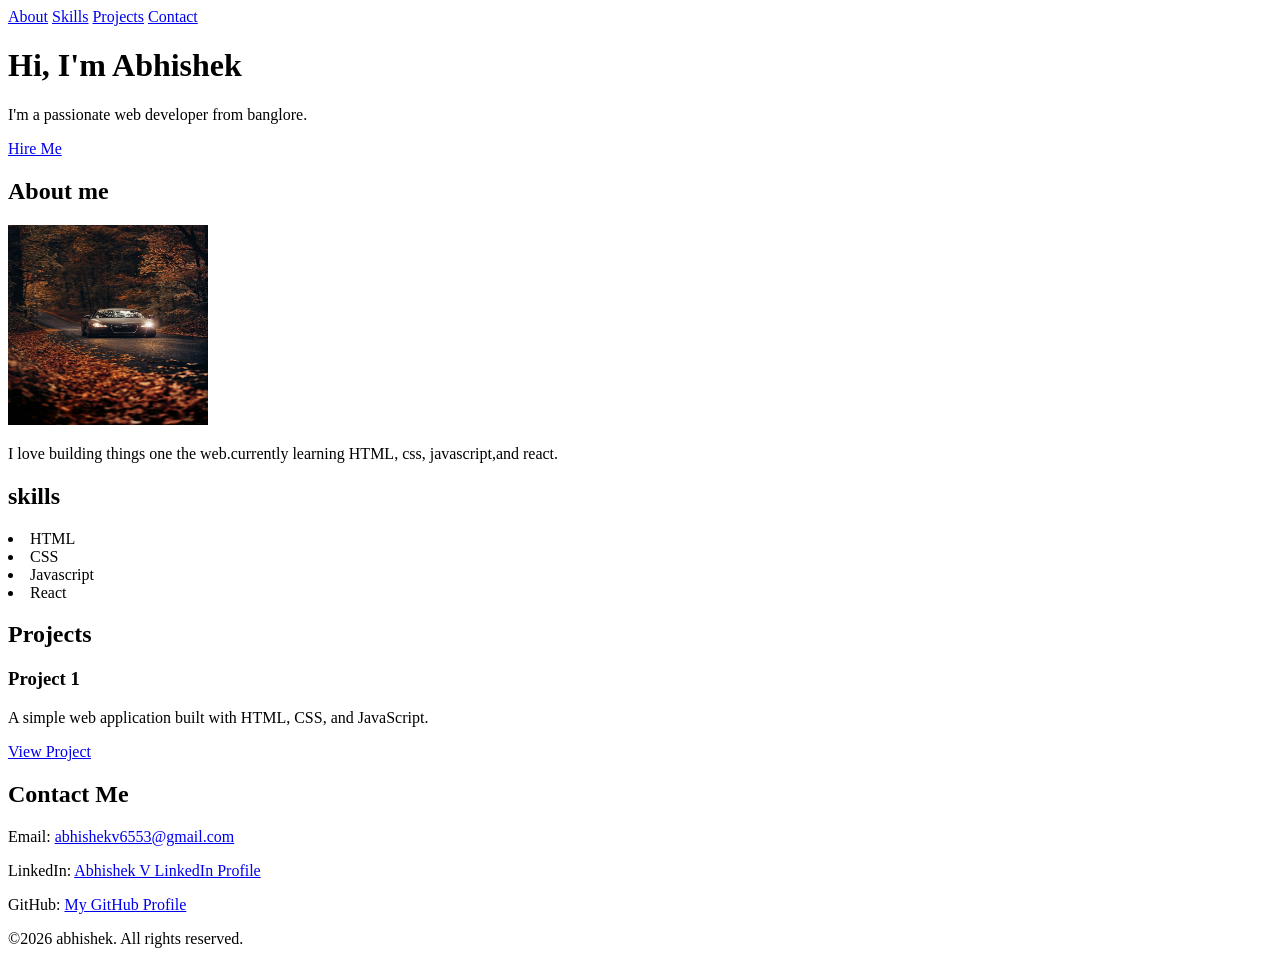
==== index.html @ 9fa8deee "first commit for portfolio website" ====
<!DOCTYPE html>
<html lang="en">
<head>
    <meta charset="UTF-8">
    <meta name="viewport" content="width=device-width, initial-scale=1.0">
    <title>my portfolio | Abhishek</title
</head>
<body>
    <!--NAVAIGATION-->
   <nav>
      <a href="#about">About</a>
      <a href="#skills">Skills</a>
      <a href="#projects">Projects</a>
      <a href="#contact">Contact</a>
</nav>

<!-- HERO SECTION -->
<header>
    <h1>Hi, I'm Abhishek</h1>
    <p>I'm a passionate web developer from banglore.</p>
    <a href="#contact">Hire Me</a>
</header>

<!--About section-->
<section id="about">
    <h2>About me</h2>
    <img src="profile.jpg" alt="abhisheks's prpfile picture" width="200" height="200">
    <p>I love building things one the web.currently learning HTML, css, javascript,and react.</p>

</section>
<!--skills section-->
<section id="skills">
    <h2>skills</h2>
    <u1>
        <li>HTML</li>
        <li>CSS</li>
        <li>Javascript</li>
        <li>React</li>
        </u1>
</section>

<!-- PROJECTS SECTION -->
<section id="projects">
    <h2>Projects</h2>
    <div class="project-card">
        <h3>Project 1</h3>
        <p>A simple web application built with HTML, CSS, and JavaScript.</p>
        <a href="#" class="btn">View Project</a>
    </div>
</section>

<!-- C0NTACT SECTION-->
 <section id="contact">
    <h2>Contact Me</h2>
    <section> Email: <a href="mailto:abhishekv6553@gmail.com">abhishekv6553@gmail.com</a>
        <p>LinkedIn: <a href="https://www.linkedin.com/in/abhishek-v-81a7b1368" target="_blank">Abhishek V LinkedIn Profile</a></p>

<p>GitHub: <a href="https://github.com/abhishekv004official" target="_blank">My GitHub Profile</a></p>
        
    </section>
    <!--FOOTER-->
    <footer>
        <p>&copy;2026 abhishek. All rights reserved.</p>
        </footer> 
</body>
</html>
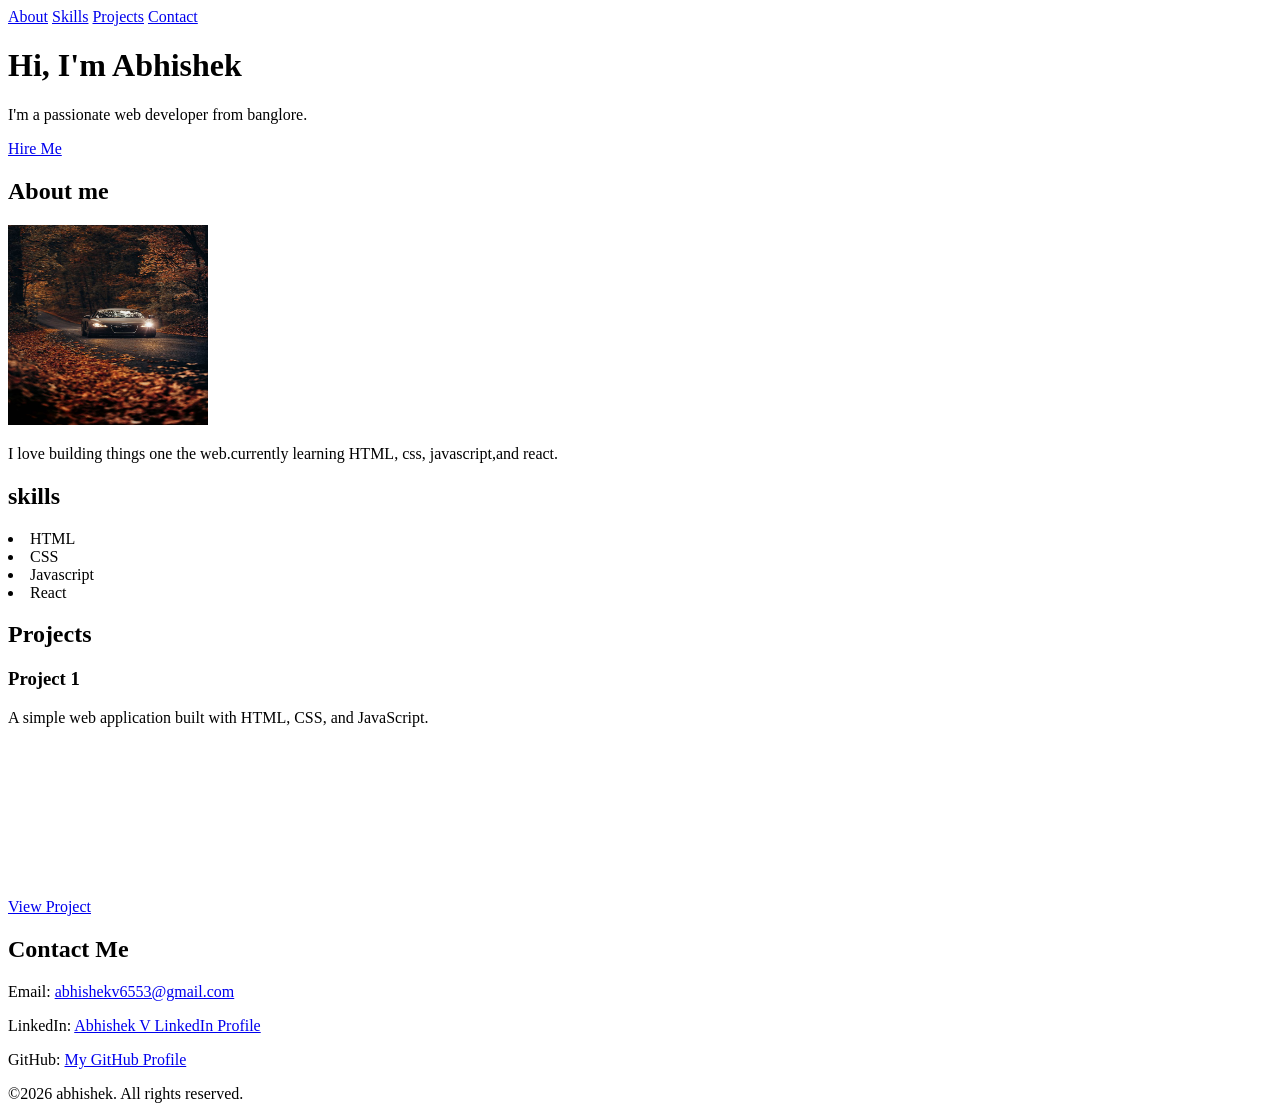
==== commit f6f626e0: "3day_updates" ====
--- a/index.html
+++ b/index.html
@@ -3,9 +3,29 @@
 <head>
     <meta charset="UTF-8">
     <meta name="viewport" content="width=device-width, initial-scale=1.0">
+    <!-- SEO Meta Tags -->
+    <meta name="description" content="Full stack developer specializing in React, Node.js, and modern web technologies. Available for freelance projects and collaborations.">
+    <meta name="keywords" content="Abhishek kumar, Portfolio, Web Developer, React, Node.js, JavaScript, HTML, CSS, Freelance Developer">
+    <meta name="author" content="Abhishek kumar">
     <title>my portfolio | Abhishek</title
+    <link rel="icon" type="image/png" href="favicon.png">
+    <!-- Open Graph Meta Tags for Social Media Sharing -->
+     <meta property="og:title" content="My Portfolio | Soumik">
+    <meta property="og:description" content="Full stack developer specializing in React, Node.js, and modern web technologies. Available for freelance projects and collaborations.">
+    <meta property="og:image" content="images/profile.jpg">
+    <meta property="og:url" content="[your portfolio URL]">
+    <meta property="og:type" content="website">
+     <!-- Twitter Card Meta Tags -->
+    <meta name="twitter:card" content="summary_large_image">
+    <meta name="twitter:title" content="My Portfolio | Soumik">
+    <meta name="twitter:description" content="Full stack developer specializing in React, Node.js, and modern web technologies. Available for freelance projects and collaborations.">
+    <meta name="twitter:image" content="images/profile.jpg">
+    <!--favicon-->
+    <link rel="icon" type="image/png" href="favicon.png"> 
+
 </head>
 <body>
+
     <!--NAVAIGATION-->
    <nav>
       <a href="#about">About</a>
@@ -45,8 +65,10 @@
     <div class="project-card">
         <h3>Project 1</h3>
         <p>A simple web application built with HTML, CSS, and JavaScript.</p>
-        <a href="#" class="btn">View Project</a>
-    </div>
+        <a href=project1.html class="btn">View Project</a>
+        <iframe width="300" height="169" src="https://www.youtube.com/embed/tqjJrXd27m4" title="YouTube video player" frameborder="0" allowfullscreen></iframe>
+    
+        
 </section>
 
 <!-- C0NTACT SECTION-->
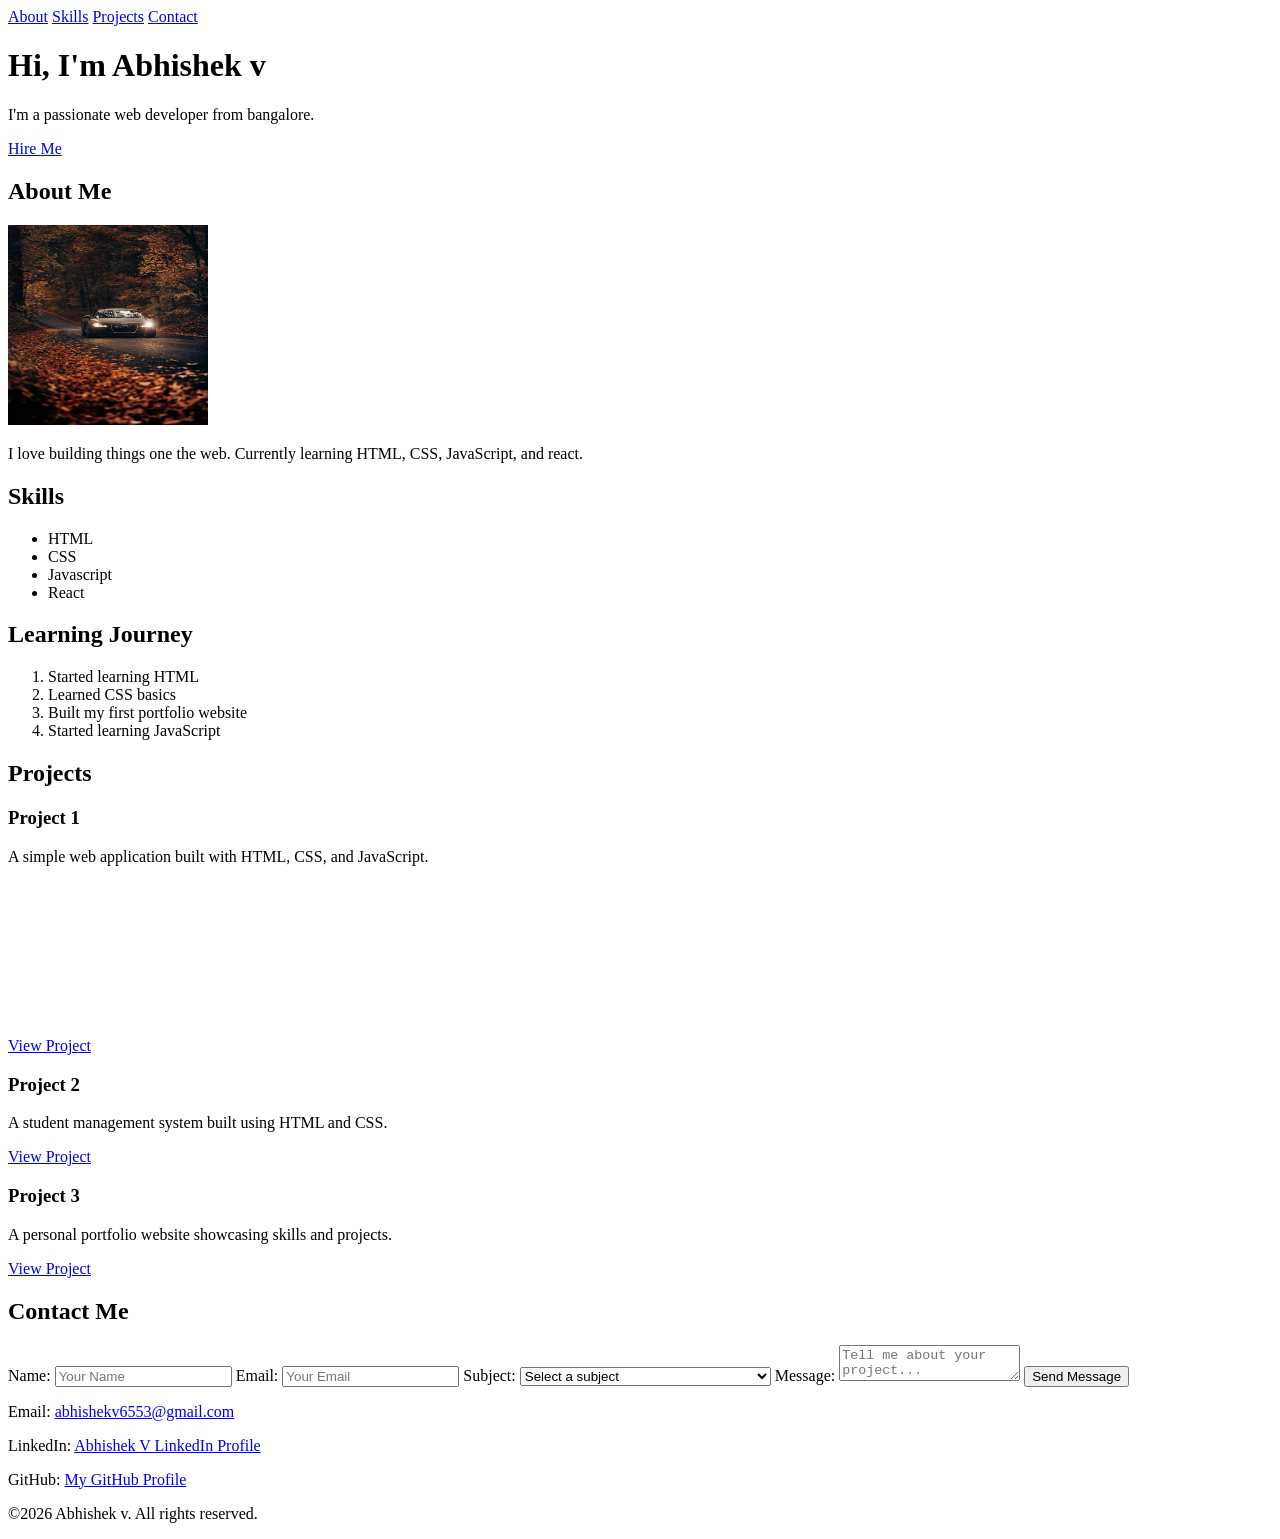
==== commit f471d871: "day 5 updates" ====
--- a/index.html
+++ b/index.html
@@ -5,19 +5,19 @@
     <meta name="viewport" content="width=device-width, initial-scale=1.0">
     <!-- SEO Meta Tags -->
     <meta name="description" content="Full stack developer specializing in React, Node.js, and modern web technologies. Available for freelance projects and collaborations.">
-    <meta name="keywords" content="Abhishek kumar, Portfolio, Web Developer, React, Node.js, JavaScript, HTML, CSS, Freelance Developer">
-    <meta name="author" content="Abhishek kumar">
-    <title>my portfolio | Abhishek</title
+    <meta name="keywords" content="Abhishek v , Portfolio, Web Developer, React, Node.js, JavaScript, HTML, CSS, Freelance Developer">
+    <meta name="author" content="Abhishek v">
+    <title>my portfolio | Abhishek v</title>
     <link rel="icon" type="image/png" href="favicon.png">
     <!-- Open Graph Meta Tags for Social Media Sharing -->
-     <meta property="og:title" content="My Portfolio | Soumik">
+     <meta property="og:title" content="My Portfolio | Abhishek v">
     <meta property="og:description" content="Full stack developer specializing in React, Node.js, and modern web technologies. Available for freelance projects and collaborations.">
     <meta property="og:image" content="images/profile.jpg">
     <meta property="og:url" content="[your portfolio URL]">
     <meta property="og:type" content="website">
      <!-- Twitter Card Meta Tags -->
     <meta name="twitter:card" content="summary_large_image">
-    <meta name="twitter:title" content="My Portfolio | Soumik">
+    <meta name="twitter:title" content="My Portfolio | Abhishek v">
     <meta name="twitter:description" content="Full stack developer specializing in React, Node.js, and modern web technologies. Available for freelance projects and collaborations.">
     <meta name="twitter:image" content="images/profile.jpg">
     <!--favicon-->
@@ -36,27 +36,37 @@
 
 <!-- HERO SECTION -->
 <header>
-    <h1>Hi, I'm Abhishek</h1>
-    <p>I'm a passionate web developer from banglore.</p>
+    <h1>Hi, I'm Abhishek v</h1>
+    <p>I'm a passionate web developer from bangalore.</p>
     <a href="#contact">Hire Me</a>
 </header>
 
 <!--About section-->
 <section id="about">
-    <h2>About me</h2>
-    <img src="profile.jpg" alt="abhisheks's prpfile picture" width="200" height="200">
-    <p>I love building things one the web.currently learning HTML, css, javascript,and react.</p>
+    <h2>About Me</h2>
+    <img src="profile.jpg" alt="Abhishek v's profile picture" width="200" height="200">
+    <p>I love building things one the web. Currently learning HTML, CSS, JavaScript, and react.</p>
 
 </section>
 <!--skills section-->
 <section id="skills">
-    <h2>skills</h2>
-    <u1>
+    <h2>Skills</h2>
+    <ul>
         <li>HTML</li>
         <li>CSS</li>
         <li>Javascript</li>
         <li>React</li>
-        </u1>
+        </ul>
+</section>
+
+<section id="journey">
+    <h2>Learning Journey</h2>
+    <ol>
+        <li>Started learning HTML</li>
+        <li>Learned CSS basics</li>
+        <li>Built my first portfolio website</li>
+        <li>Started learning JavaScript</li>
+    </ol>
 </section>
 
 <!-- PROJECTS SECTION -->
@@ -65,24 +75,56 @@
     <div class="project-card">
         <h3>Project 1</h3>
         <p>A simple web application built with HTML, CSS, and JavaScript.</p>
-        <a href=project1.html class="btn">View Project</a>
+        <a href="project1.html" class="btn">View Project</a>
         <iframe width="300" height="169" src="https://www.youtube.com/embed/tqjJrXd27m4" title="YouTube video player" frameborder="0" allowfullscreen></iframe>
+        </div>
+        <div class="project-card">
+    <h3>Project 2</h3>
+    <p>A student management system built using HTML and CSS.</p>
+    <a href="#">View Project</a>
+</div>
+
+<div class="project-card">
+    <h3>Project 3</h3>
+    <p>A personal portfolio website showcasing skills and projects.</p>
+    <a href="#">View Project</a>
+</div>
     
-        
+      
 </section>
 
 <!-- C0NTACT SECTION-->
  <section id="contact">
     <h2>Contact Me</h2>
-    <section> Email: <a href="mailto:abhishekv6553@gmail.com">abhishekv6553@gmail.com</a>
+    <form action="#" method="POST">
+            <label for="name">Name:</label>
+            <input type="text" id="name" name="name" placeholder="Your Name" required>
+
+            <label for="email">Email:</label>
+            <input type="email" id="email" name="email" placeholder="Your Email" required>
+
+            <label for="subject">Subject:</label>
+            <select id="subject" name="subject" required>
+                <option value="">Select a subject</option>
+                <option value="web development">I want to hire you for web development</option>
+                <option value="ui-ux design">I want to collaborate on UI/UX design</option>
+                <option value="other">Other</option>
+            </select>
+
+            <label for="message">Message:</label>
+            <textarea id="message" name="message" placeholder="Tell me about your project..." required></textarea>
+            <button type="submit">Send Message</button>
+        </form>
+    <P>Email: <a href="mailto:abhishekv6553@gmail.com">abhishekv6553@gmail.com</a></P>
         <p>LinkedIn: <a href="https://www.linkedin.com/in/abhishek-v-81a7b1368" target="_blank">Abhishek V LinkedIn Profile</a></p>
 
 <p>GitHub: <a href="https://github.com/abhishekv004official" target="_blank">My GitHub Profile</a></p>
+</section>
         
-    </section>
+    
     <!--FOOTER-->
     <footer>
-        <p>&copy;2026 abhishek. All rights reserved.</p>
+        <p>&copy;2026 Abhishek v. All rights reserved.</p>
         </footer> 
 </body>
 </html>
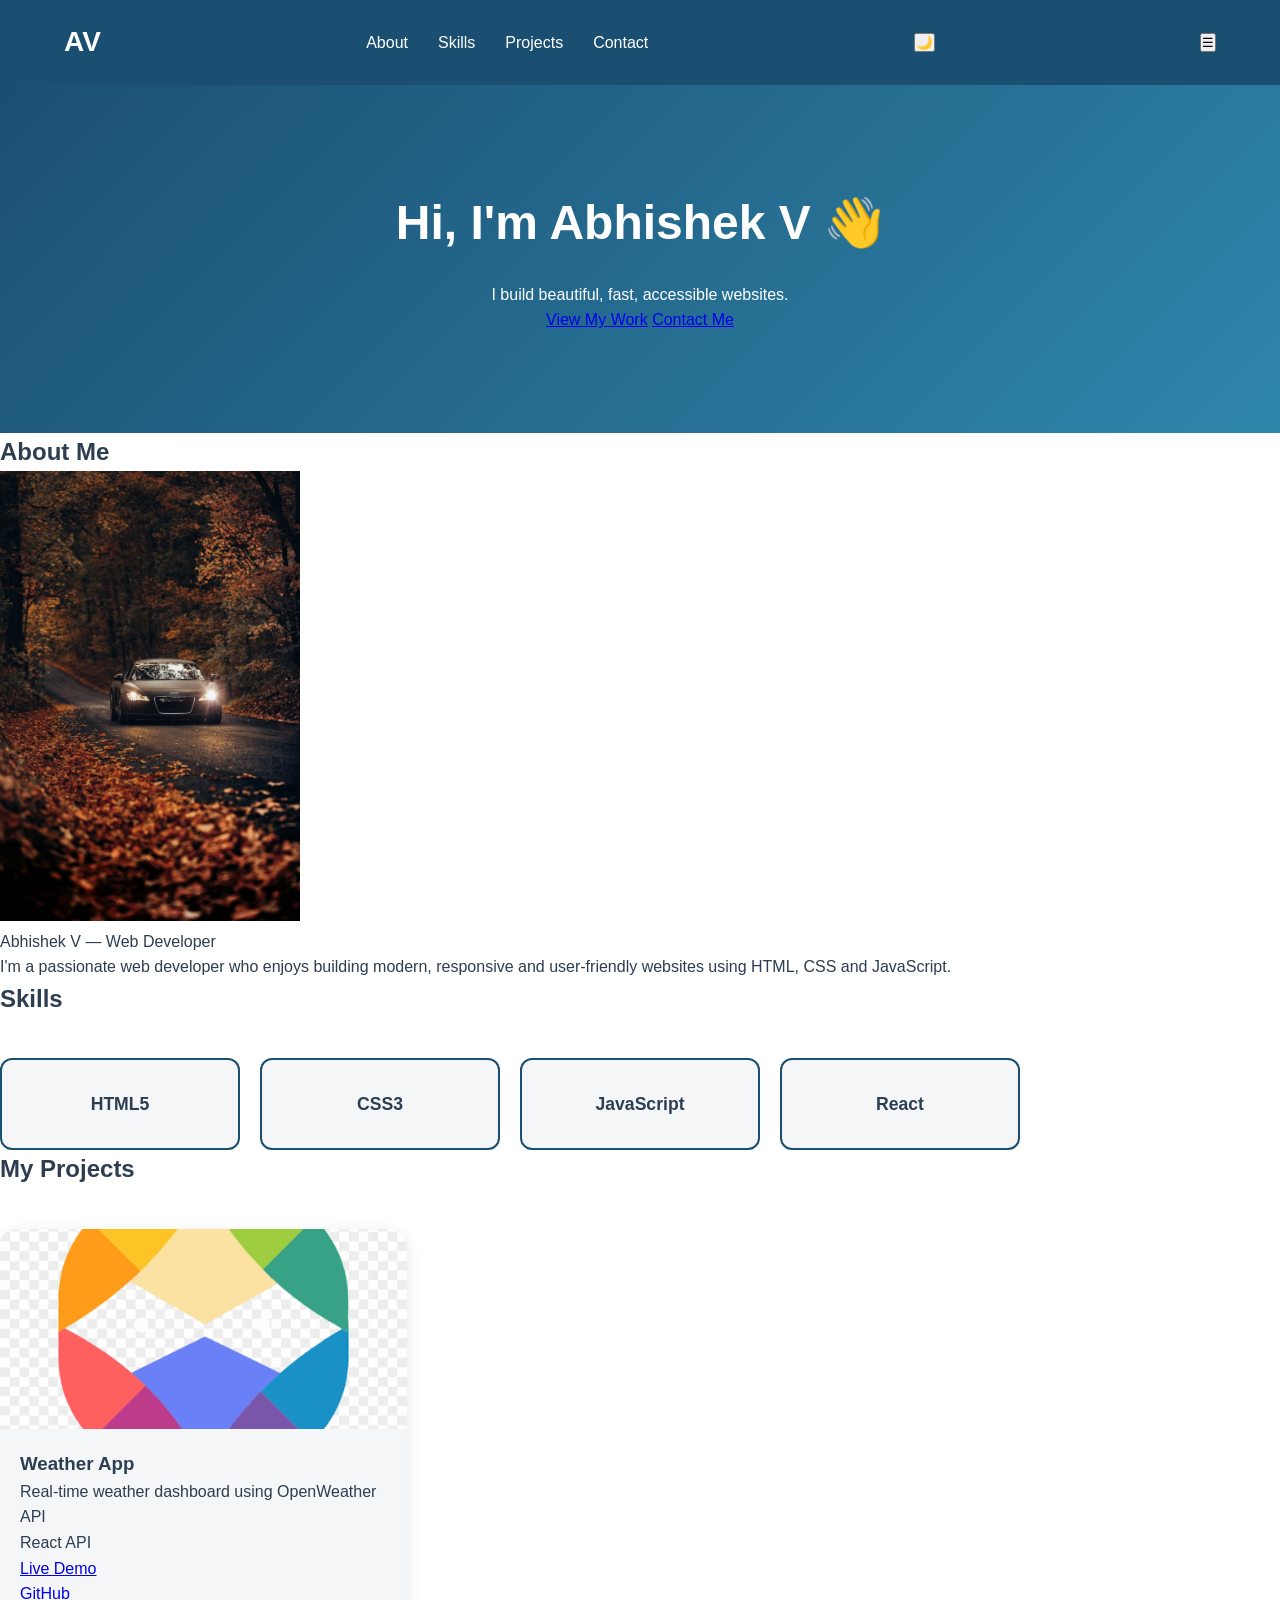
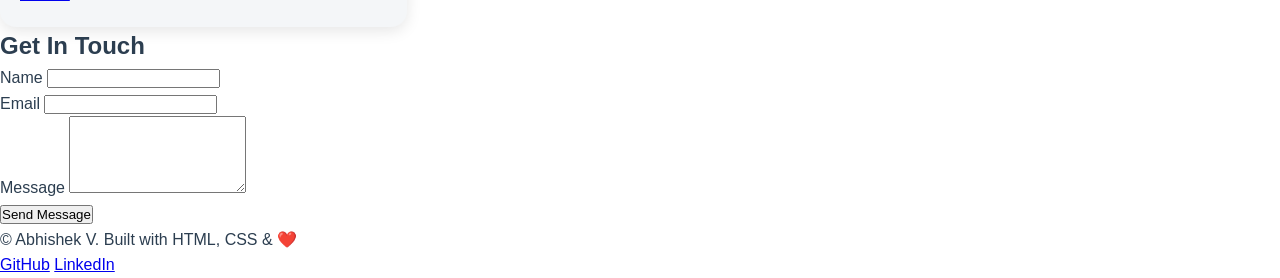
==== commit 958ba8a8: "day 5 changes" ====
--- a/index.html
+++ b/index.html
@@ -3,128 +3,169 @@
 <head>
     <meta charset="UTF-8">
     <meta name="viewport" content="width=device-width, initial-scale=1.0">
-    <!-- SEO Meta Tags -->
-    <meta name="description" content="Full stack developer specializing in React, Node.js, and modern web technologies. Available for freelance projects and collaborations.">
-    <meta name="keywords" content="Abhishek v , Portfolio, Web Developer, React, Node.js, JavaScript, HTML, CSS, Freelance Developer">
-    <meta name="author" content="Abhishek v">
-    <title>my portfolio | Abhishek v</title>
-    <link rel="icon" type="image/png" href="favicon.png">
-    <!-- Open Graph Meta Tags for Social Media Sharing -->
-     <meta property="og:title" content="My Portfolio | Abhishek v">
-    <meta property="og:description" content="Full stack developer specializing in React, Node.js, and modern web technologies. Available for freelance projects and collaborations.">
-    <meta property="og:image" content="images/profile.jpg">
-    <meta property="og:url" content="[your portfolio URL]">
-    <meta property="og:type" content="website">
-     <!-- Twitter Card Meta Tags -->
-    <meta name="twitter:card" content="summary_large_image">
-    <meta name="twitter:title" content="My Portfolio | Abhishek v">
-    <meta name="twitter:description" content="Full stack developer specializing in React, Node.js, and modern web technologies. Available for freelance projects and collaborations.">
-    <meta name="twitter:image" content="images/profile.jpg">
-    <!--favicon-->
-    <link rel="icon" type="image/png" href="favicon.png"> 
-
+    <title>Abhishek V | Web Developer</title>
+    <meta name="description" content="Portfolio of Abhishek V, Web Developer">
+    <meta property="og:title" content="Abhishek V | Web Developer">
+    <meta property="og:image" content="preview.jpg">
+    <link rel="icon" href="favicon.ico">
+    <link rel="stylesheet" href="styles.css">
 </head>
 <body>
 
-    <!--NAVAIGATION-->
-   <nav>
-      <a href="#about">About</a>
-      <a href="#skills">Skills</a>
-      <a href="#projects">Projects</a>
-      <a href="#contact">Contact</a>
-</nav>
+    <!-- HEADER + NAVIGATION -->
+    <header class="site-header">
+        <nav class="navbar">
+            <div class="logo">AV</div>
 
-<!-- HERO SECTION -->
-<header>
-    <h1>Hi, I'm Abhishek v</h1>
-    <p>I'm a passionate web developer from bangalore.</p>
-    <a href="#contact">Hire Me</a>
-</header>
+            <ul class="nav-links">
+                <li><a href="#about">About</a></li>
+                <li><a href="#skills">Skills</a></li>
+                <li><a href="#projects">Projects</a></li>
+                <li><a href="#contact">Contact</a></li>
+            </ul>
 
-<!--About section-->
-<section id="about">
-    <h2>About Me</h2>
-    <img src="profile.jpg" alt="Abhishek v's profile picture" width="200" height="200">
-    <p>I love building things one the web. Currently learning HTML, CSS, JavaScript, and react.</p>
+            <!-- DARK MODE -->
+            <button class="theme-toggle" aria-label="Toggle Dark Mode" title="Toggle Dark Mode">
+                🌙
+            </button>
 
-</section>
-<!--skills section-->
-<section id="skills">
-    <h2>Skills</h2>
-    <ul>
-        <li>HTML</li>
-        <li>CSS</li>
-        <li>Javascript</li>
-        <li>React</li>
-        </ul>
-</section>
+            <!-- MOBILE MENU -->
+            <button
+                class="menu-toggle"
+                aria-label="Toggle Navigation"
+                aria-expanded="false">
+                ☰
+            </button>
+        </nav>
+    </header>
 
-<section id="journey">
-    <h2>Learning Journey</h2>
-    <ol>
-        <li>Started learning HTML</li>
-        <li>Learned CSS basics</li>
-        <li>Built my first portfolio website</li>
-        <li>Started learning JavaScript</li>
-    </ol>
-</section>
+    <!-- MAIN CONTENT -->
+    <main>
 
-<!-- PROJECTS SECTION -->
-<section id="projects">
-    <h2>Projects</h2>
-    <div class="project-card">
-        <h3>Project 1</h3>
-        <p>A simple web application built with HTML, CSS, and JavaScript.</p>
-        <a href="project1.html" class="btn">View Project</a>
-        <iframe width="300" height="169" src="https://www.youtube.com/embed/tqjJrXd27m4" title="YouTube video player" frameborder="0" allowfullscreen></iframe>
-        </div>
-        <div class="project-card">
-    <h3>Project 2</h3>
-    <p>A student management system built using HTML and CSS.</p>
-    <a href="#">View Project</a>
-</div>
+        <!-- HERO SECTION -->
+        <section class="hero-section">
+            <h1>Hi, I'm <span class="highlight">Abhishek V</span> 👋</h1>
+            <p>I build beautiful, fast, accessible websites.</p>
 
-<div class="project-card">
-    <h3>Project 3</h3>
-    <p>A personal portfolio website showcasing skills and projects.</p>
-    <a href="#">View Project</a>
-</div>
-    
-      
-</section>
+            <div class="hero-buttons">
+                <a href="#projects" class="btn btn-primary">View My Work</a>
+                <a href="#contact" class="btn btn-secondary">Contact Me</a>
+            </div>
+        </section>
 
-<!-- C0NTACT SECTION-->
- <section id="contact">
-    <h2>Contact Me</h2>
-    <form action="#" method="POST">
-            <label for="name">Name:</label>
-            <input type="text" id="name" name="name" placeholder="Your Name" required>
+        <!-- ABOUT SECTION -->
+        <section id="about" class="about-section">
+            <h2>About Me</h2>
 
-            <label for="email">Email:</label>
-            <input type="email" id="email" name="email" placeholder="Your Email" required>
+            <div class="about-content">
+                <figure class="profile-figure">
+                    <img src="profile.jpg" alt="Abhishek V profile photo" width="300">
+                    <figcaption>Abhishek V — Web Developer</figcaption>
+                </figure>
 
-            <label for="subject">Subject:</label>
-            <select id="subject" name="subject" required>
-                <option value="">Select a subject</option>
-                <option value="web development">I want to hire you for web development</option>
-                <option value="ui-ux design">I want to collaborate on UI/UX design</option>
-                <option value="other">Other</option>
-            </select>
+                <div class="about-text">
+                    <p>
+                        I'm a passionate web developer who enjoys building modern,
+                        responsive and user-friendly websites using HTML, CSS and JavaScript.
+                    </p>
+                </div>
+            </div>
+        </section>
 
-            <label for="message">Message:</label>
-            <textarea id="message" name="message" placeholder="Tell me about your project..." required></textarea>
-            <button type="submit">Send Message</button>
-        </form>
-    <P>Email: <a href="mailto:abhishekv6553@gmail.com">abhishekv6553@gmail.com</a></P>
-        <p>LinkedIn: <a href="https://www.linkedin.com/in/abhishek-v-81a7b1368" target="_blank">Abhishek V LinkedIn Profile</a></p>
+        <!-- SKILLS SECTION -->
+        <section id="skills" class="skills-section">
+            <h2>Skills</h2>
 
-<p>GitHub: <a href="https://github.com/abhishekv004official" target="_blank">My GitHub Profile</a></p>
-</section>
-        
-    
-    <!--FOOTER-->
-    <footer>
-        <p>&copy;2026 Abhishek v. All rights reserved.</p>
-        </footer> 
+            <div class="skills-grid">
+                <div class="skill-item" data-level="90">HTML5</div>
+                <div class="skill-item" data-level="80">CSS3</div>
+                <div class="skill-item" data-level="75">JavaScript</div>
+                <div class="skill-item" data-level="65">React</div>
+            </div>
+        </section>
+
+        <!-- PROJECTS SECTION -->
+        <section id="projects" class="projects-section">
+            <h2>My Projects</h2>
+            <div class="projects-grid">
+                <article class="project-card" data-category="web">
+                    <img src="favicon.png" alt="Weather App screenshot">
+                    <div class="project-card-body">
+                        <h3>Weather App</h3>
+                    <p>Real-time weather dashboard using OpenWeather API</p>
+                    <div class="project-tags">
+                        <span class="tag">React</span>
+                        <span class="tag">API</span>
+                    </div>
+                    <a href="#" class="btn">Live Demo</a>
+                    <a href="#" class="btn">GitHub</a>
+                    </div>
+                </article>
+            </div>
+        </section>
+ 
+
+        <!-- CONTACT SECTION -->
+        <section id="contact" class="contact-section">
+            <h2>Get In Touch</h2>
+
+            <form id="contact-form" action="#" method="POST" novalidate>
+
+                <div class="form-group">
+                    <label for="name">Name</label>
+                    <input
+                        type="text"
+                        id="name"
+                        name="name"
+                        required>
+                </div>
+
+                <div class="form-group">
+                    <label for="email">Email</label>
+                    <input
+                        type="email"
+                        id="email"
+                        name="email"
+                        required>
+                </div>
+
+                <div class="form-group">
+                    <label for="message">Message</label>
+                    <textarea
+                        id="message"
+                        name="message"
+                        rows="5"
+                        required></textarea>
+                </div>
+
+                <button type="submit" class="btn btn-primary">
+                    Send Message
+                </button>
+
+            </form>
+        </section>
+
+    </main>
+
+    <!-- FOOTER -->
+    <footer class="site-footer">
+        <p>
+            &copy; <span class="footer-year"></span>
+            Abhishek V. Built with HTML, CSS & ❤️
+        </p>
+
+        <nav aria-label="Social links">
+            <a href="https://github.com/abhishekv004official" target="_blank">GitHub</a>
+
+            <a href="https://www.linkedin.com/in/abhishek-v-81a7b1368"
+               target="_blank">
+                LinkedIn
+            </a>
+        </nav>
+    </footer>
+
+    <!-- JavaScript -->
+    <script src="script.js"></script>
+
 </body>
 </html>
--- a/styles.css
+++ b/styles.css
@@ -0,0 +1,120 @@
+/* styles.css - Start styling your potfolio website here */
+/* === RESET & BASE === */
+*{
+    margin: 0;
+    padding: 0;
+    box-sizing: border-box;
+}
+ 
+/* CSS Custom Properties (variables) - DRY Principle */
+:root {
+    --primary: #1B4F72;
+    --accent: #F18F01;
+    --text: #2C3E50;
+    --light: #F4F6F8;
+    --white: #FFFFFF;
+    --font-main: 'Segoe UI', Tahoma, Geneva, Verdana, sans-serif;
+ 
+}
+body {
+    font-family: var(--font-main);
+    color: var(--text);
+    line-height: 1.6;
+    background-color: var(--white);
+}
+/* NAVIGATION */
+.navbar {
+   display: flex;
+    justify-content: space-between;
+    align-items: center;
+    padding: 20px 5%;
+    background: var(--primary);
+    position: sticky;
+    top: 0;
+    z-index: 1000;
+}
+.logo{
+    font-size: 28px;
+    font-weight: bold;
+    color: var(--white);
+}
+.nav-links {
+    list-style: none;
+    display: flex;
+    gap: 30px;
+}
+.nav-links a {
+    color: var(--white);
+    text-decoration: none;
+    font-weight: 500;
+    transition: color 0.3s;
+}
+.nav-links a:hover {
+    color: var(--accent);
+ 
+}
+ 
+/* HERO SECTION */
+.hero-section {
+    text-align: center;
+    background: linear-gradient(135deg, var(--primary), #2E86AB);
+    color: var(--white);
+    padding: 100px 5%;
+}
+.hero-section h1 {
+    font-size: 3rem;
+    margin-bottom: 20px;
+ 
+}
+/* SKILLS SECTION */
+.skills-grid{
+    display:grid;
+    grid-template-columns: repeat(auto-fill,minmax(200px,1fr));
+    gap: 20px;
+    margin-top: 40px;
+}
+.skill-item{
+    background: var(--light);
+    border: 2px solid var(--primary);
+    border-radius: 12px;
+    padding: 30px 20px;
+    text-align: center;
+    font-weight: bold;
+    font-size: 1.1rem;
+    transition: transform 0.3s, box-shadow 0.3s;
+}
+.skill-item:hover{
+    transform: translateY(-5px);
+    box-shadow: 0 10px 30px rgba(0,0,0,0.15);
+}
+/* PROJECTS SECTION */
+.projects-grid{
+    display:grid;
+    grid-template-columns: repeat(auto-fill,minmax(300px,1fr));
+    gap: 30px;
+    margin-top: 40px;
+}
+.project-card{
+    background: var(--light);
+    border-radius: 16px;
+    overflow: hidden;
+    box-shadow: 0 4px 15px rgba(0,0,0,0.1);
+    transition: transform 0.3s, box-shadow 0.3s;
+    display: flex;
+    flex-direction: column;
+}
+.project-card:hover{
+    transform: translateY(-8px);
+    box-shadow: 0 15px 40px rgba(0,0,0,0.2);
+}
+.project-card img{
+    width: 100%;
+    height:200px;
+    object-fit: cover;
+}
+.project-card-body{
+  padding: 20px;
+  flex: 1;
+  display: flex;
+  flex-direction: column;
+}
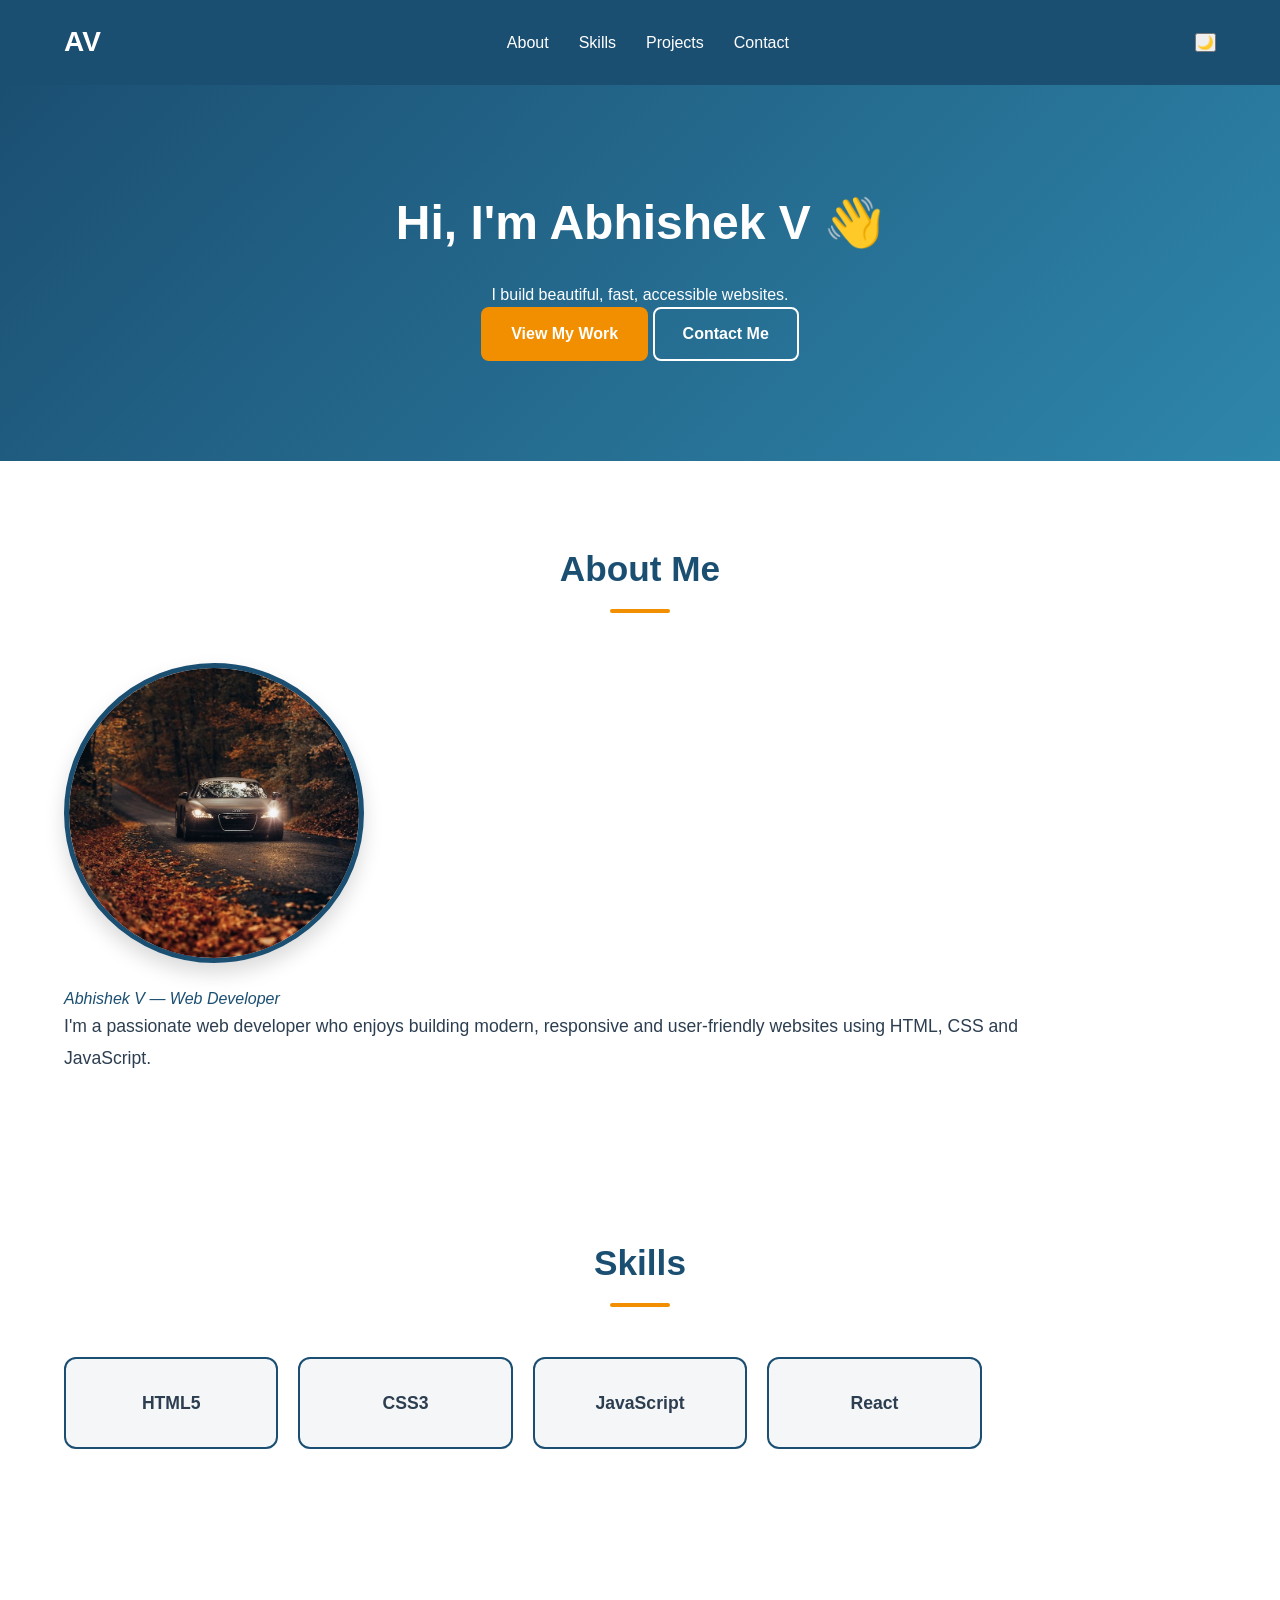
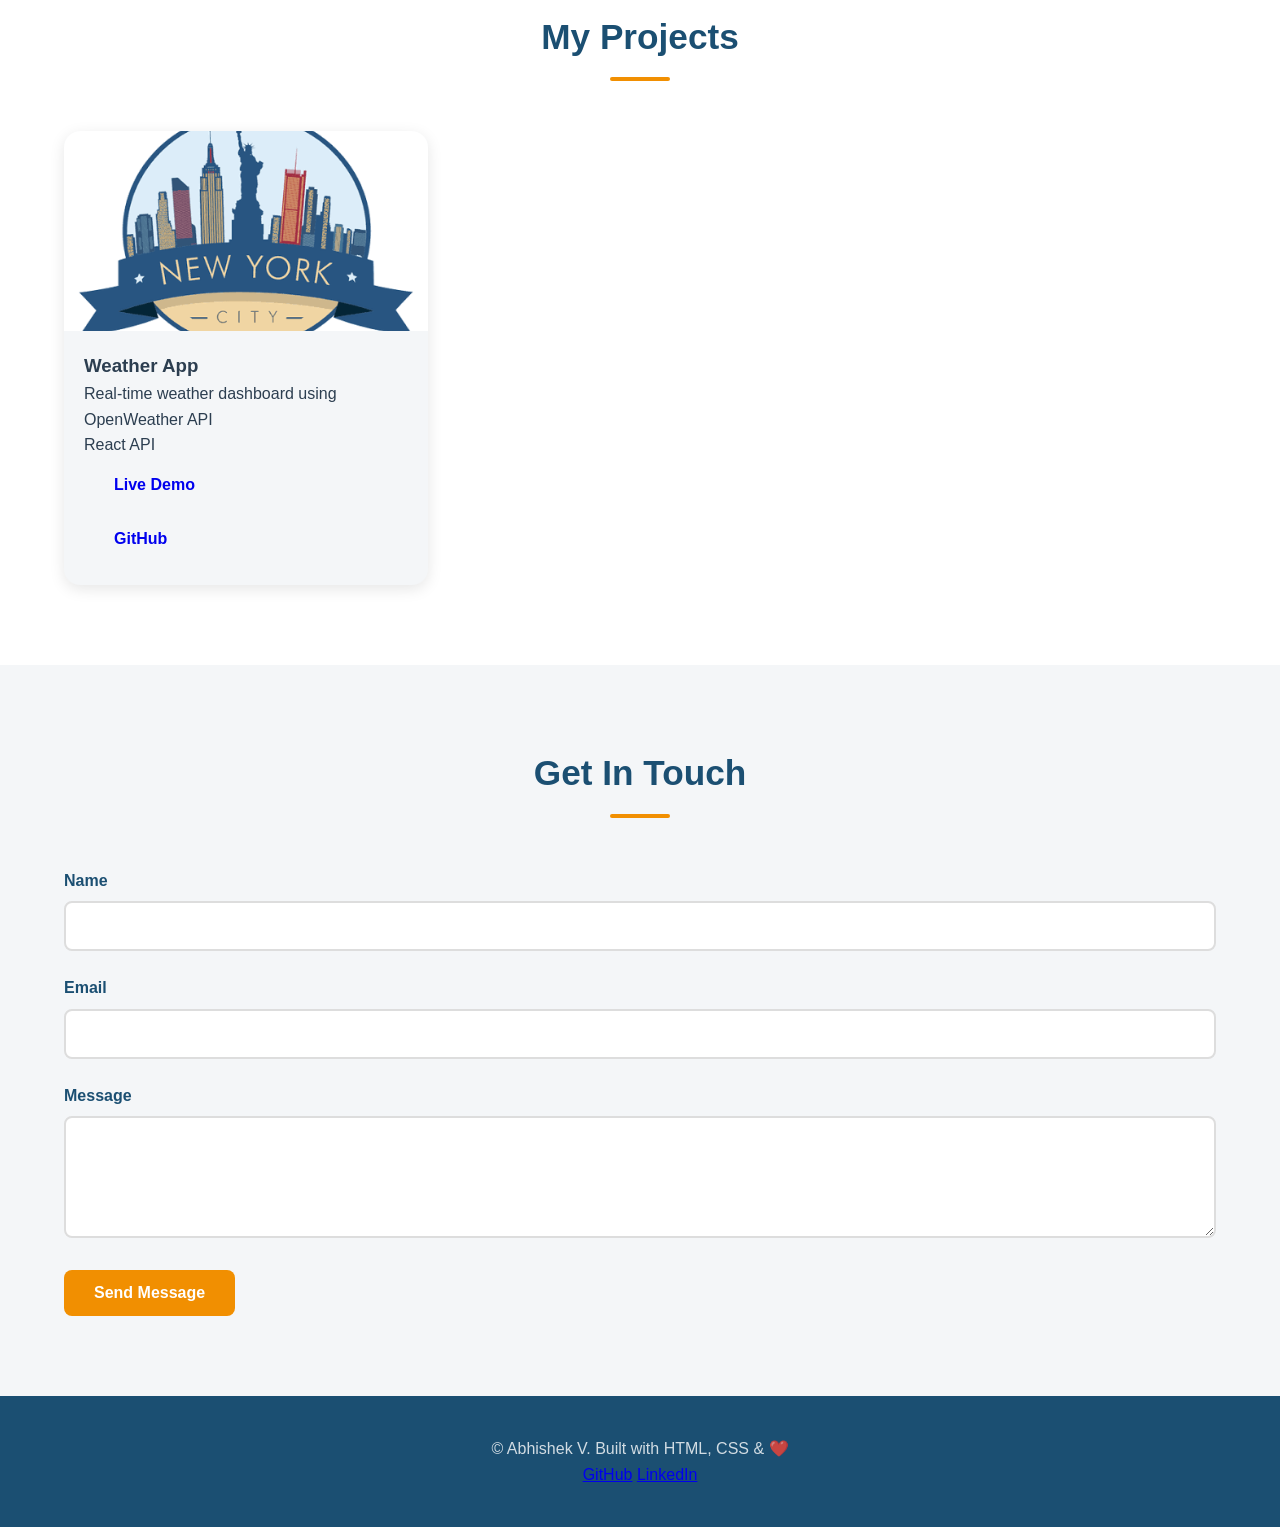
==== commit 2ceebee4: "day 7 css and image change" ====
--- a/index.html
+++ b/index.html
@@ -89,7 +89,7 @@
             <h2>My Projects</h2>
             <div class="projects-grid">
                 <article class="project-card" data-category="web">
-                    <img src="favicon.png" alt="Weather App screenshot">
+                    <img src="image1.png" alt="Weather App screenshot">
                     <div class="project-card-body">
                         <h3>Weather App</h3>
                     <p>Real-time weather dashboard using OpenWeather API</p>
--- a/styles.css
+++ b/styles.css
@@ -118,3 +118,190 @@
   display: flex;
   flex-direction: column;
 }
+.btn{
+    display: inline-block;
+    padding: 12px 28px;
+    border-radius: 8px;
+    text-decoration: none;
+    font-weight: 600;
+    font-size: 1rem;
+    cursor: pointer;
+    border: 2px solid transparent;
+    transition: all 0.3s ease;
+}
+.btn-primary{
+    background: var(--accent);
+    color: var(--white);
+}
+.btn-primary:hover{
+    background: transparent;
+    color: var(--accent);
+    border-color: var(--accent);
+}
+.btn-secondary{
+    background: transparent;
+    color: var(--white);
+    border-color: var(--white);
+}
+.btn-secondary:hover{
+    background: var(--white);
+    color: var(--primary);
+}
+/* === ABOUT SECTION === */
+.about-content{
+    /* display: flex; */
+    align-items: center;
+    justify-content: center;
+    gap:50px;
+    max-width: 1000px;
+    /*margin: 0 auto;*/
+}
+/* .profile-figure{
+    flex: 1;
+    text-align: center;
+} */
+/* Make the profile picture look professional */
+.profile-figure img{
+    width: 100%;
+    max-width: 300px;
+    aspect-ratio: 1/1; /* Maintain square aspect ratio */
+    object-fit: cover; /* Ensure the image covers the area without distortion */
+    border-radius: 50%; /* Circular profile picture */
+    border: 5px solid var(--primary);
+    box-shadow: 0 10px 20px rgba(0,0,0,0.15);
+    transition: transform 0.3s ease;
+}
+.profile-figure img:hover{
+    transform: scale(1.05); /* Slight zoom effect on hover */
+}
+.profile-figure figcaption{
+    margin-top: 15px;
+    font-style: italic;
+    font-weight: 500;
+    color: var(--primary);
+}
+.about-text{
+    flex: 1;
+    font-size: 1.1rem;
+    line-height: 1.8;
+   
+}
+ 
+/* === SECTION STYLES === */
+section{
+    padding: 80px 5%;
+}
+section h2{
+    text-align: center;
+    font-size: 2.2rem;
+    margin-bottom: 50px;
+    color: var(--primary);
+}
+ 
+section h2::after{
+    content: '';
+    display: block;
+    width: 60px;
+    height: 4px;
+    background: var(--accent);
+    margin: 12px auto 0;
+    border-radius: 2px;
+}
+ 
+/* === ANIMATIONS === */
+@keyframes fadeInUp{
+    from { opacity: 0; transform: translateY(30px); }
+    to { opacity: 1; transform: translateY(0); }
+}
+.hero-section h1{
+    animation: fadeInUp 0.8s ease 0.2s both;
+}
+.tagline{
+    animation: fadeInUp 0.8s ease 0.4s both;
+}
+.hero-buttons{
+    animation: fadeInUp 0.8s ease 0.6s both;
+}
+ 
+/* === CONTACT FORM === */
+.contact-section{
+    background: var(--light);
+}
+ 
+.form-group{
+    margin-bottom: 24px;
+}
+ 
+.form-group label{
+    display: block;
+    margin-bottom: 8px;
+    font-weight: 600;
+    color: var(--primary);
+}
+ 
+.form-group input,
+.form-group textarea,
+.form-select{
+    width: 100%;
+    padding: 14px 16px;
+    border: 2px solid #DDD;
+    border-radius: 8px;
+    font-size: 1rem;
+    transition: border-color 0.3s;
+}
+.form-group input:focus,
+.form-group textarea:focus,
+.form-group .form-select:focus{
+    border-color: var(--primary);
+    outline: none;
+    box-shadow: 0 0 0 3px rgba(27, 79, 114, 0.2);
+}
+ 
+/* === FOOTER === */
+.site-footer{
+    background: var(--primary);
+    color: rgba(255, 255, 255, 0.8);
+    text-align: center;
+    padding: 40px 5%;
+}
+ 
+/* === RESPONSIVE === */
+@media (max-width: 768px){
+    .nav-links{ display: none;}
+    .menu-toggle {display: block;}
+    .hero-section h1 {font-size: 2rem;}
+    .projects-grid {grid-template-columns: 1fr;}
+}
+ 
+/* CSS ADDED FOR MENU TOGGLE */
+/* === MOBILE NAVIGATION ==== */
+.menu-toggle{
+    display: none;
+    background: none;
+    border: none;
+    color: #fff;
+    font-size: 30px;
+    cursor: pointer;
+ 
+}
+@media (max-width:768px){
+    .menu-toggle{
+        display:block;
+    }
+    .nav-links{
+        display:none;
+        position:absolute;
+        top:70px;
+        left:0;
+        width:100%;
+        background:#1B4F72;
+        flex-direction:column;
+        text-align:center;
+        padding:20px 0;
+        gap:20px;
+    }
+.nav-links.open{
+        display:flex;
+ 
+    }
+}
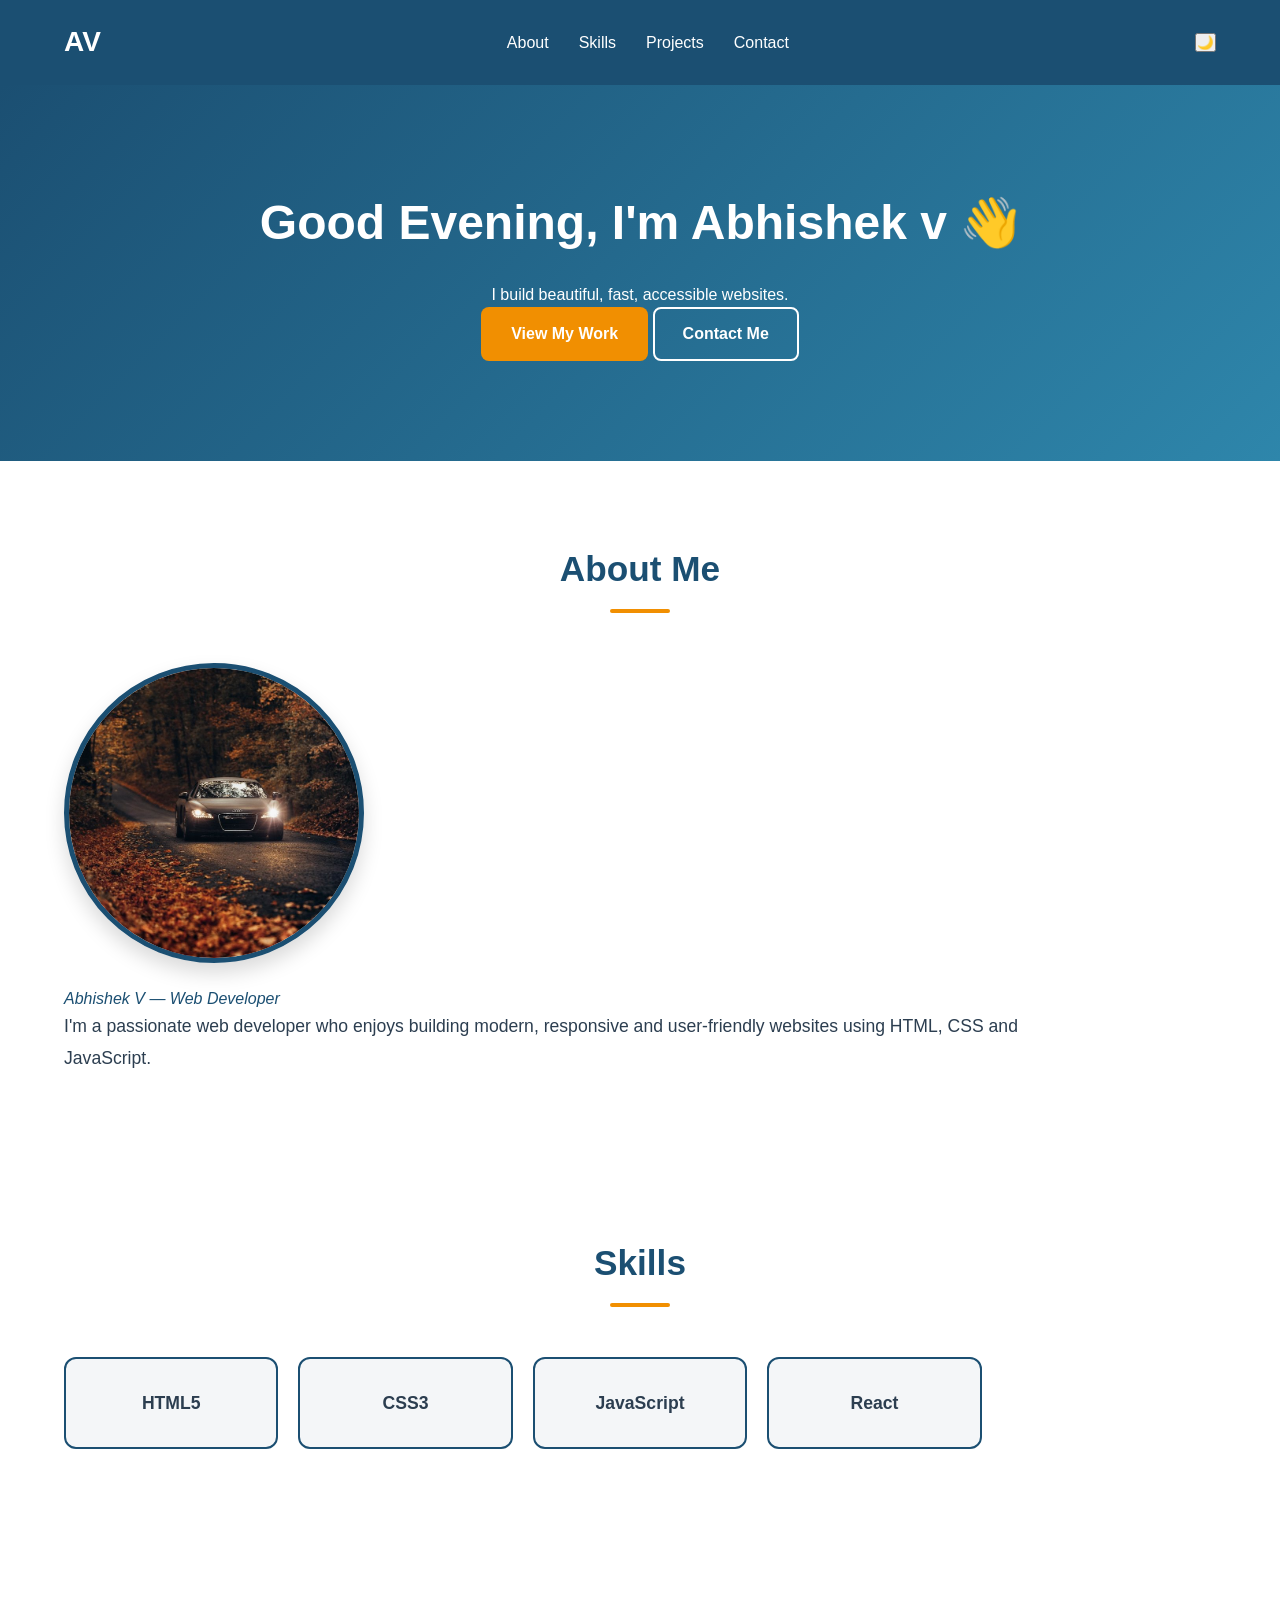
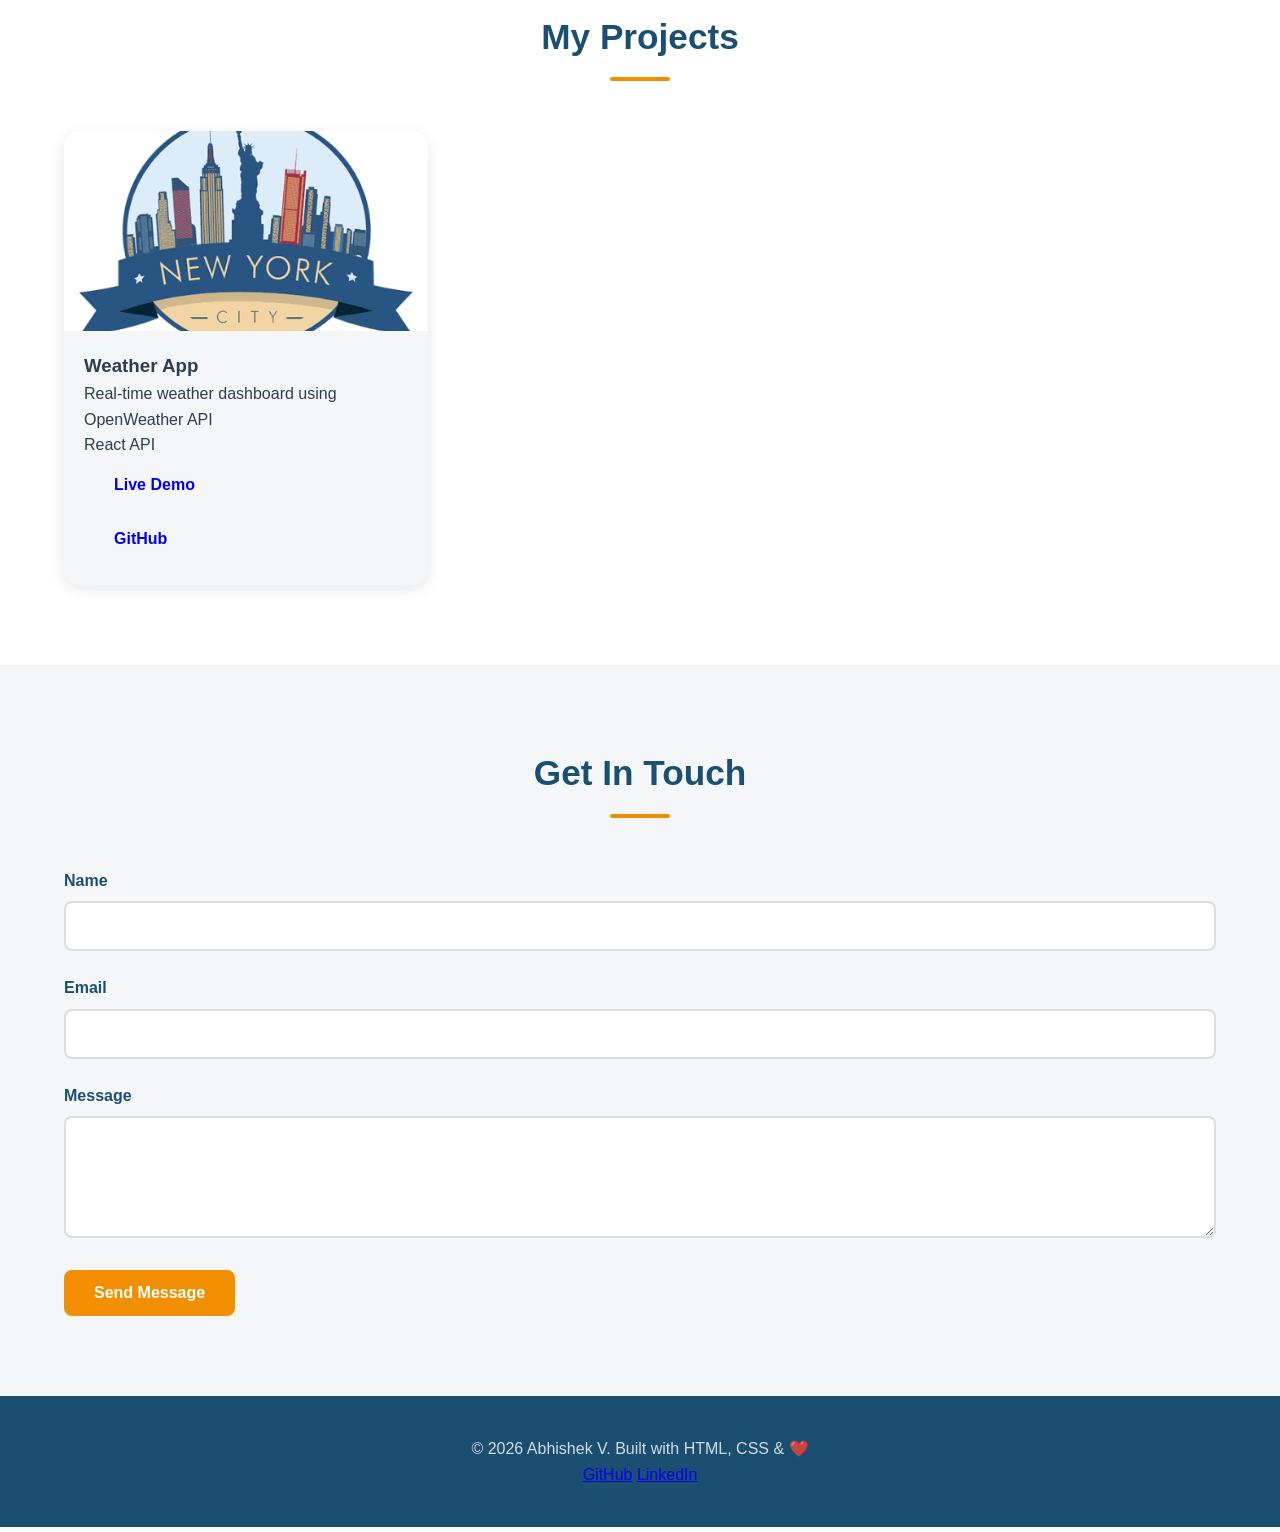
==== commit e0dd7d59: "day 8 js intro changes" ====
--- a/index.html
+++ b/index.html
@@ -9,6 +9,7 @@
     <meta property="og:image" content="preview.jpg">
     <link rel="icon" href="favicon.ico">
     <link rel="stylesheet" href="styles.css">
+    
 </head>
 <body>
 
@@ -164,8 +165,8 @@
         </nav>
     </footer>
 
-    <!-- JavaScript -->
-    <script src="script.js"></script>
+    <!-- JavaScript will go here from day 8!-->
+    <script src="script.js"></script> 
 
 </body>
 </html>
